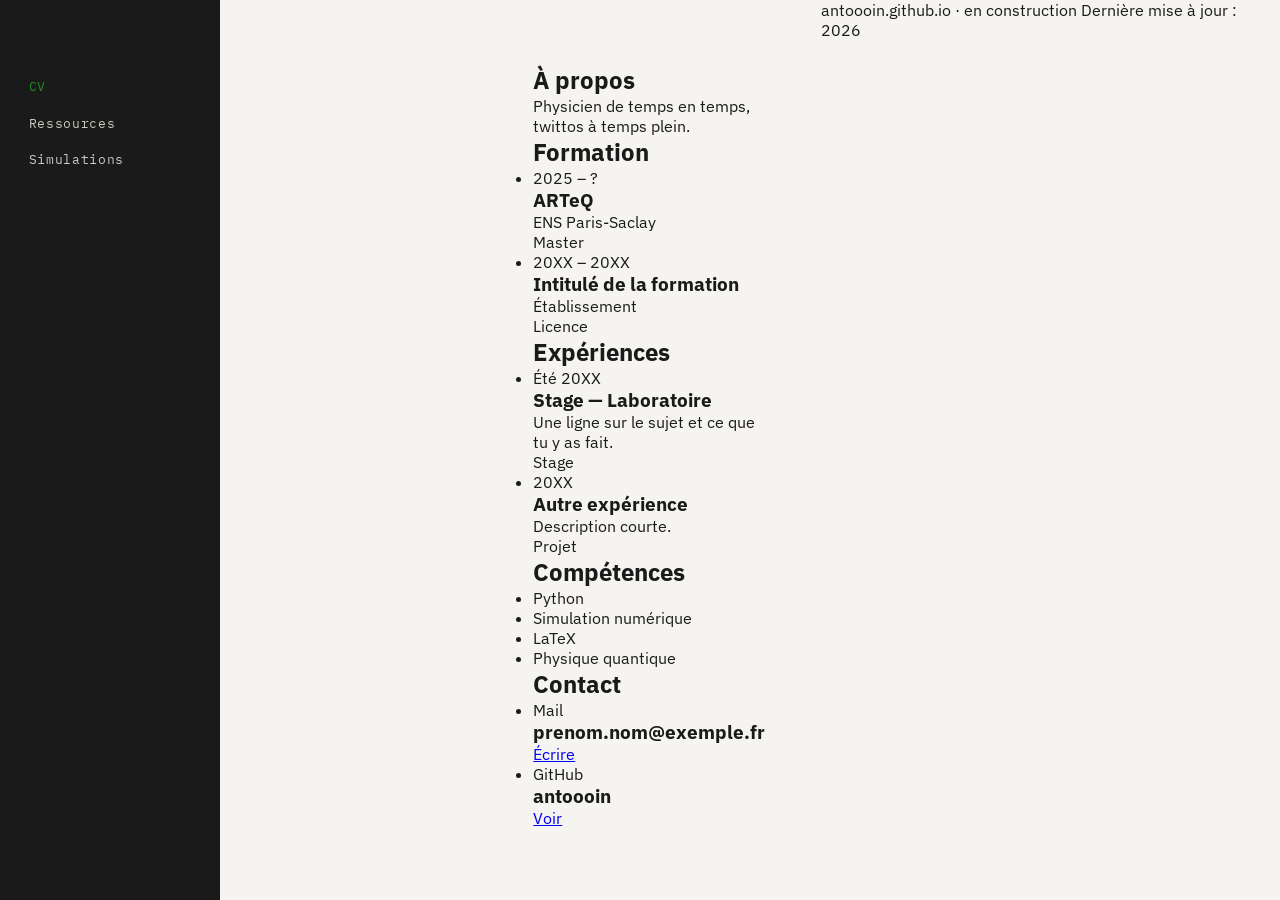
==== index.html @ 25203183 "changement index test" ====
<!DOCTYPE html>
<html lang="fr">
<head>
  <meta charset="UTF-8">
  <meta name="viewport" content="width=device-width, initial-scale=1.0">
  <title>Antoine Pagot</title>
  <link rel="preconnect" href="https://fonts.googleapis.com">
  <link rel="preconnect" href="https://fonts.gstatic.com" crossorigin>
  <link href="https://fonts.googleapis.com/css2?family=Inter:wght@400;500;600;700&display=swap" rel="stylesheet">
  <link rel="stylesheet" href="style.css">
</head>
<body>

  <header class="site-header">
    <div class="header-inner">
      <h1>Antoine Pagot</h1>
      <p class="tagline">Physique · ARTeQ, ENS Paris-Saclay</p>
    </div>
  </header>

  <nav class="site-nav">
    <ul>
      <li><a href="index.html" class="active">CV</a></li>
      <li><a href="ressources.html">Ressources</a></li>
      <li><a href="simulations.html">Simulations</a></li>
    </ul>
  </nav>

  <main>

    <section>
      <h2>À propos</h2>
      <p class="section-intro">
        Physicien de temps en temps, twittos à temps plein.
        <!-- TODO : remplace par 2-3 phrases sur toi -->
      </p>
    </section>

    <section>
      <h2>Formation</h2>
      <ul class="entries">
        <li class="entry">
          <span class="when">2025 – ?</span>
          <div class="what">
            <h3>ARTeQ</h3>
            <p>ENS Paris-Saclay</p>
          </div>
          <span class="tag">Master</span>
        </li>
        <li class="entry">
          <span class="when">20XX – 20XX</span>
          <div class="what">
            <h3>Intitulé de la formation</h3>
            <p>Établissement</p>
          </div>
          <span class="tag">Licence</span>
        </li>
      </ul>
    </section>

    <section>
      <h2>Expériences</h2>
      <ul class="entries">
        <li class="entry">
          <span class="when">Été 20XX</span>
          <div class="what">
            <h3>Stage — Laboratoire</h3>
            <p>Une ligne sur le sujet et ce que tu y as fait.</p>
          </div>
          <span class="tag">Stage</span>
        </li>
        <li class="entry">
          <span class="when">20XX</span>
          <div class="what">
            <h3>Autre expérience</h3>
            <p>Description courte.</p>
          </div>
          <span class="tag">Projet</span>
        </li>
      </ul>
    </section>

    <section>
      <h2>Compétences</h2>
      <ul class="chips">
        <li>Python</li>
        <li>Simulation numérique</li>
        <li>LaTeX</li>
        <li>Physique quantique</li>
        <!-- TODO : ajoute les tiennes -->
      </ul>
    </section>

    <section>
      <h2>Contact</h2>
      <ul class="entries">
        <li class="entry">
          <span class="when">Mail</span>
          <div class="what"><h3>prenom.nom@exemple.fr</h3></div>
          <a class="btn" href="mailto:prenom.nom@exemple.fr">Écrire</a>
        </li>
        <li class="entry">
          <span class="when">GitHub</span>
          <div class="what"><h3>antoooin</h3></div>
          <a class="btn" href="https://github.com/antoooin">Voir</a>
        </li>
      </ul>
    </section>

  </main>

  <footer class="site-footer">
    <span>antoooin.github.io · en construction</span>
    <span>Dernière mise à jour : 2026</span>
  </footer>

</body>
</html>
---- style.css ----
@import url('https://fonts.googleapis.com/css2?family=IBM+Plex+Mono:wght@400;500&family=IBM+Plex+Sans:wght@300;400&display=swap');

:root {
  --bg: #f5f4f0;
  --sidebar-bg: #1a1a1a;
  --sidebar-text: #c8c8c0;
  --sidebar-hover: #ffffff;
  --sidebar-active: hsl(120, 61%, 34%);
  --sidebar-width: 220px;
  --text: #1a1a1a;
  --muted: #888;
  --border: #ddddd8;
  --card-bg: #ffffff;
}

* {
  box-sizing: border-box;
  margin: 0;
  padding: 0;
}

body {
  font-family: 'IBM Plex Sans', sans-serif;
  background: var(--bg);
  color: var(--text);
  display: flex;
  min-height: 100vh;
}

/* ── SIDEBAR ── */
nav {
  width: var(--sidebar-width);
  background: var(--sidebar-bg);
  min-height: 100vh;
  position: fixed;
  top: 0;
  left: 0;
  display: flex;
  flex-direction: column;
  padding: 2.5rem 0;
}

nav .site-title {
  font-family: 'IBM Plex Mono', monospace;
  font-size: 0.85rem;
  color: var(--sidebar-active);
  letter-spacing: 0.08em;
  padding: 0 1.8rem 2.5rem;
  border-bottom: 1px solid #2e2e2e;
}

nav ul {
  list-style: none;
  padding: 1.8rem 0;
  flex: 1;
}

nav ul li a {
  display: block;
  font-family: 'IBM Plex Mono', monospace;
  font-size: 0.8rem;
  color: var(--sidebar-text);
  text-decoration: none;
  padding: 0.6rem 1.8rem;
  letter-spacing: 0.05em;
  transition: color 0.15s, padding-left 0.15s;
}

nav ul li a:hover {
  color: var(--sidebar-hover);
  padding-left: 2.2rem;
}

nav ul li a.active {
  color: var(--sidebar-active);
}

nav .nav-footer {
  font-family: 'IBM Plex Mono', monospace;
  font-size: 0.65rem;
  color: #444;
  padding: 0 1.8rem;
  letter-spacing: 0.05em;
}

/* ── MAIN CONTENT ── */
main {
  margin-left: var(--sidebar-width);
  padding: 4rem 3.5rem;
  flex: 1;
  max-width: 860px;
}

/* ── INDEX CARD ── */
.card {
  background: var(--card-bg);
  border: 1px solid var(--border);
  padding: 2.8rem 3rem;
  max-width: 520px;
}

.card h1 {
  font-family: 'IBM Plex Mono', monospace;
  font-size: 1.3rem;
  font-weight: 500;
  margin-bottom: 1rem;
  letter-spacing: -0.01em;
}

.card p {
  font-size: 0.95rem;
  line-height: 1.7;
  color: #444;
  font-weight: 300;
}

.card .tag {
  display: inline-block;
  margin-top: 1.6rem;
  font-family: 'IBM Plex Mono', monospace;
  font-size: 0.7rem;
  color: var(--muted);
  letter-spacing: 0.08em;
  text-transform: uppercase;
  border-top: 1px solid var(--border);
  padding-top: 1rem;
  width: 100%;
}

/* ── CHATS PAGE ── */
.page-title {
  font-family: 'IBM Plex Mono', monospace;
  font-size: 0.8rem;
  text-transform: uppercase;
  letter-spacing: 0.1em;
  color: var(--muted);
  margin-bottom: 2.5rem;
  padding-bottom: 1rem;
  border-bottom: 1px solid var(--border);
}

.page-subtitle {
  display: block;
  font-size: 0.7rem;
  color: #bbb;
  margin-top: 0.3rem;
  text-transform: none;
  letter-spacing: 0;
}

.photo-grid {
  display: grid;
  grid-template-columns: repeat(auto-fill, minmax(240px, 1fr));
  gap: 1rem;
}

.photo-grid figure {
  background: var(--card-bg);
  border: 1px solid var(--border);
  overflow: hidden;
}

.photo-grid img {
  width: 100%;
  display: block;
  aspect-ratio: 4/3;
  object-fit: cover;
  filter: grayscale(15%);
  transition: filter 0.2s;
}

.photo-grid img:hover {
  filter: grayscale(0%);
}

.photo-grid figcaption {
  font-family: 'IBM Plex Mono', monospace;
  font-size: 0.7rem;
  color: var(--muted);
  padding: 0.6rem 0.8rem;
  letter-spacing: 0.04em;
}

/* ── RECOMMANDATIONS ── */
.reco-list {
  display: flex;
  flex-direction: column;
  gap: 1.2rem;
}

.reco-card {
  display: flex;
  gap: 1.5rem;
  background: var(--card-bg);
  border: 1px solid var(--border);
  padding: 1.2rem;
  align-items: flex-start;
}

.reco-card img {
  width: 100px;
  height: 100px;
  object-fit: cover;
  flex-shrink: 0;
}

.reco-text h2 {
  font-family: 'IBM Plex Mono', monospace;
  font-size: 0.9rem;
  font-weight: 500;
  margin-bottom: 0.3rem;
}

.reco-tag {
  font-family: 'IBM Plex Mono', monospace;
  font-size: 0.65rem;
  color: var(--sidebar-active);
  text-transform: uppercase;
  letter-spacing: 0.08em;
  display: block;
  margin-bottom: 0.5rem;
}

.reco-text p {
  font-size: 0.85rem;
  color: #555;
  line-height: 1.6;
  font-weight: 300;
}

.reco-text h2 a {
  color: inherit;
  text-decoration: none;
  border-bottom: 1px solid var(--border);
  transition: border-color 0.15s;
}

.reco-text h2 a:hover {
  border-bottom-color: var(--text);
}

/* ── MOBILE ── */
@media (max-width: 600px) {
  body {
    flex-direction: column;
  }

  nav {
    position: relative;
    width: 100%;
    min-height: unset;
    padding: 1.2rem 0;
    flex-direction: row;
    align-items: center;
    flex-wrap: wrap;
  }

  nav .site-title {
    padding: 0 1.2rem;
    border-bottom: none;
  }

  nav ul {
    display: flex;
    flex-direction: row;
    flex-wrap: wrap;
    padding: 0.5rem 1rem;
    gap: 0.2rem;
  }

  nav ul li a {
    padding: 0.3rem 0.8rem;
  }

  nav ul li a:hover {
    padding-left: 0.8rem;
  }

  nav .nav-footer {
    display: none;
  }

  main {
    margin-left: 0;
    padding: 2rem 1.5rem;
  }
}
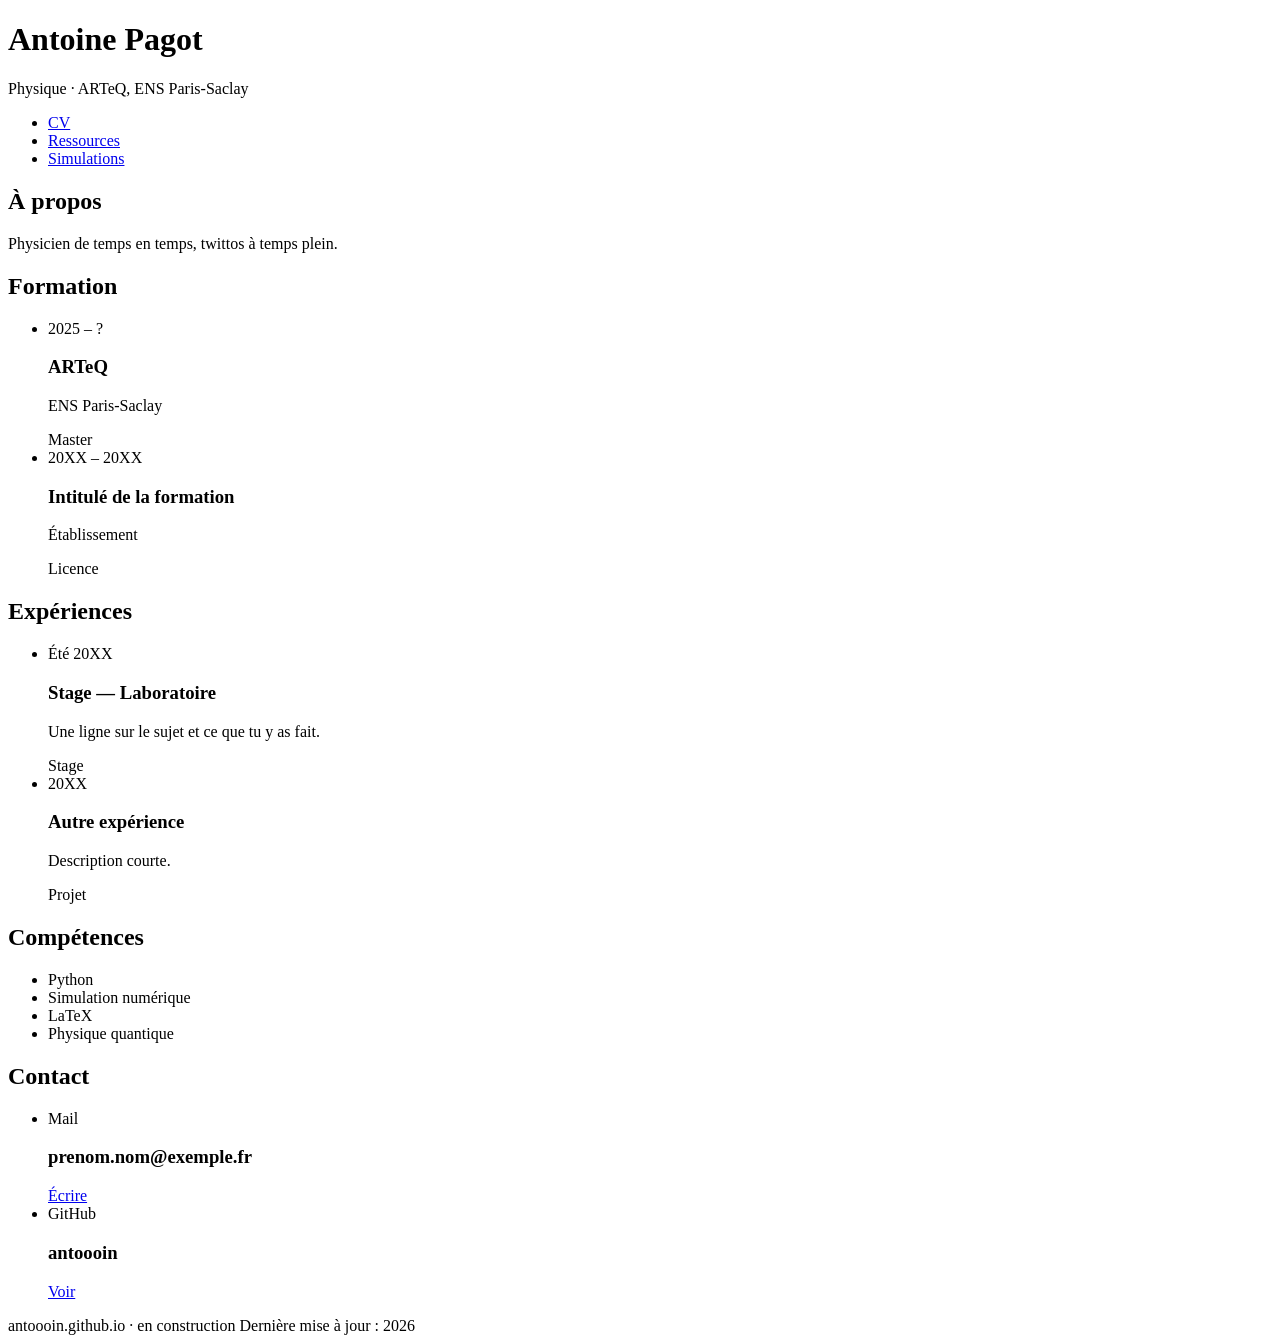
==== commit b7bae6cb: "test changement style" ====
--- a/index.html
+++ b/index.html
@@ -7,7 +7,7 @@
   <link rel="preconnect" href="https://fonts.googleapis.com">
   <link rel="preconnect" href="https://fonts.gstatic.com" crossorigin>
   <link href="https://fonts.googleapis.com/css2?family=Inter:wght@400;500;600;700&display=swap" rel="stylesheet">
-  <link rel="stylesheet" href="style.css">
+  <link rel="stylesheet" href="style (1).css">
 </head>
 <body>
 
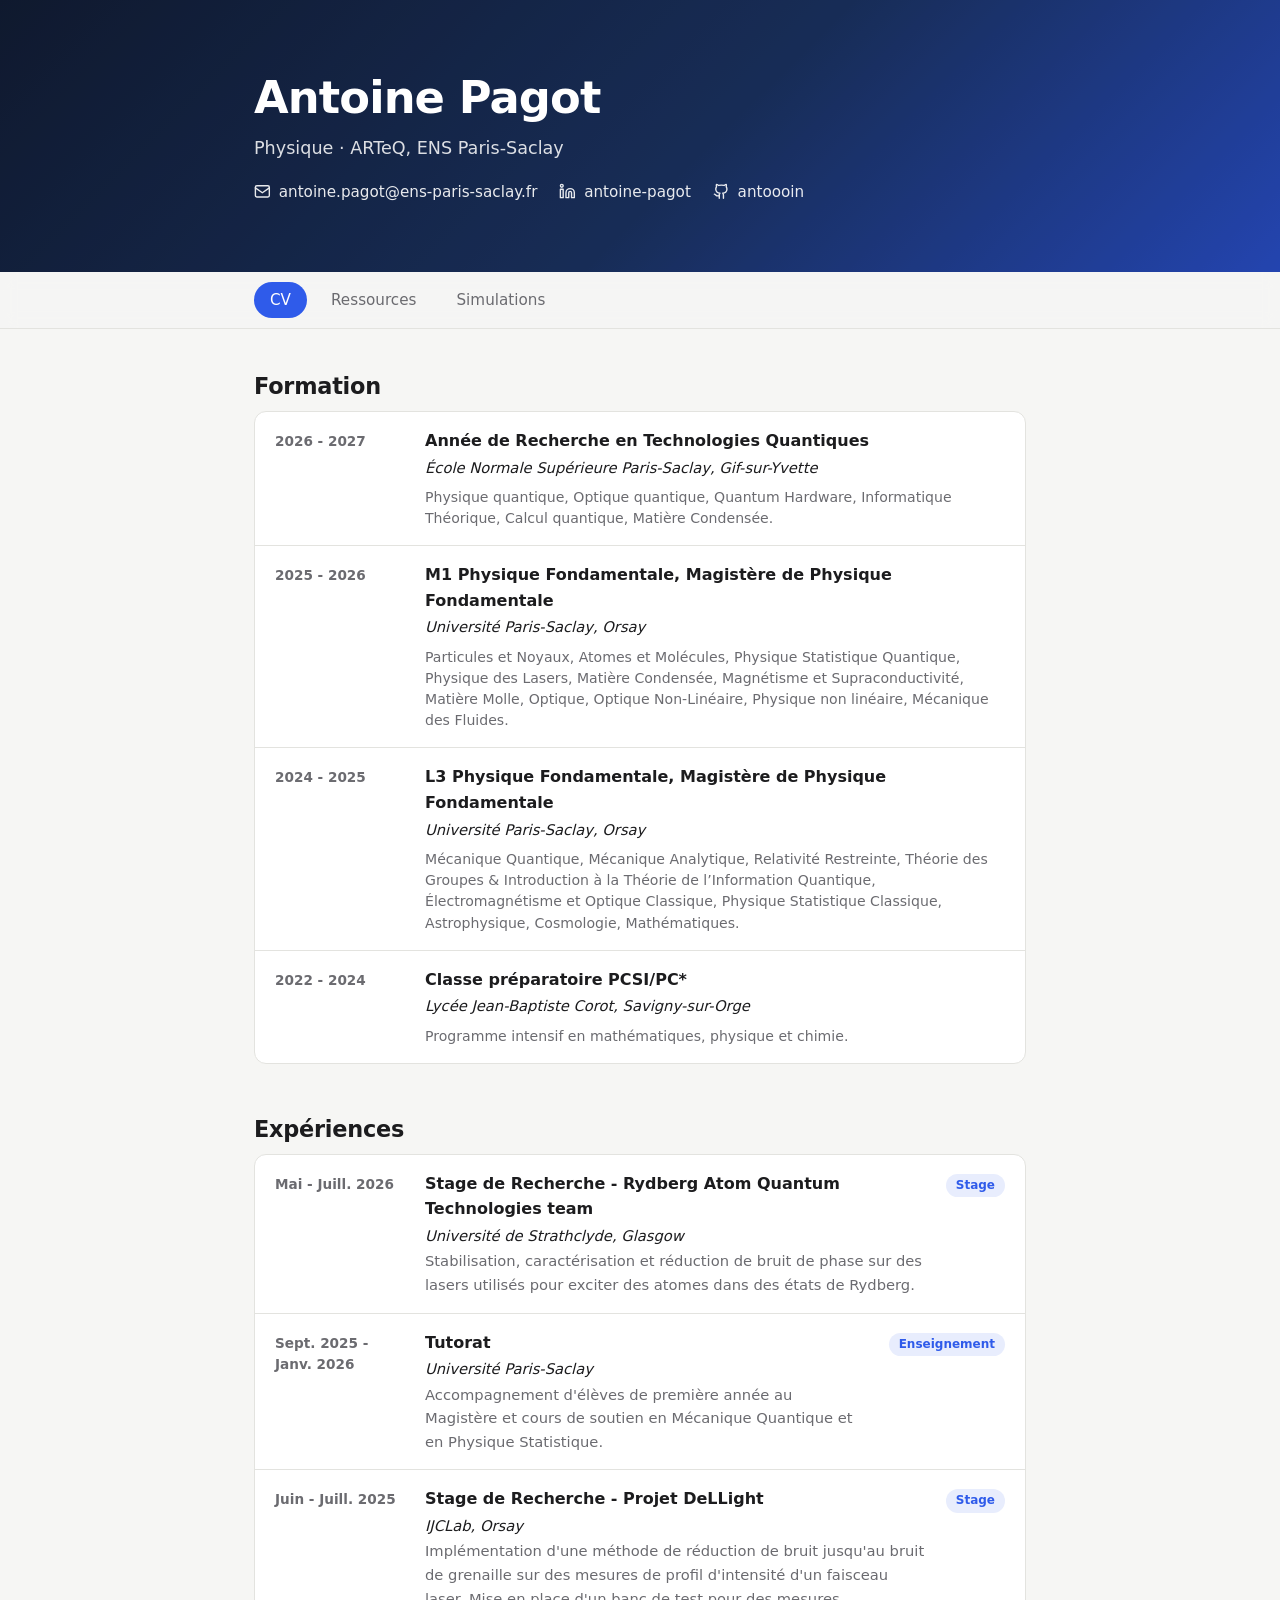
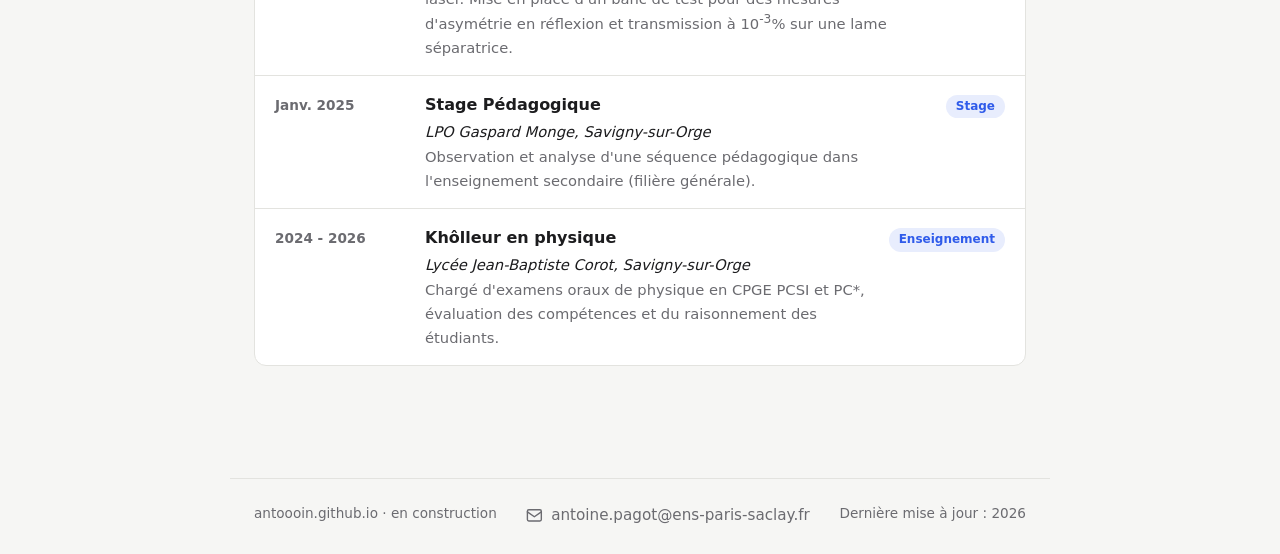
==== commit c05b72db: "tests encore" ====
--- a/index.html
+++ b/index.html
@@ -7,7 +7,7 @@
   <link rel="preconnect" href="https://fonts.googleapis.com">
   <link rel="preconnect" href="https://fonts.gstatic.com" crossorigin>
   <link href="https://fonts.googleapis.com/css2?family=Inter:wght@400;500;600;700&display=swap" rel="stylesheet">
-  <link rel="stylesheet" href="style (1).css">
+  <link rel="stylesheet" href="style.css">
 </head>
 <body>
 
@@ -15,6 +15,26 @@
     <div class="header-inner">
       <h1>Antoine Pagot</h1>
       <p class="tagline">Physique · ARTeQ, ENS Paris-Saclay</p>
+      <ul class="contact-links">
+      <li>
+        <a href="mailto:antoine.pagot@ens-paris-saclay.fr">
+          <svg class="icon" viewBox="0 0 24 24" fill="none" stroke="currentColor" stroke-width="2" stroke-linecap="round" stroke-linejoin="round"><rect x="2" y="4" width="20" height="16" rx="2"/><path d="m22 7-10 7L2 7"/></svg>
+          <span>antoine.pagot@ens-paris-saclay.fr</span>
+        </a>
+      </li>
+      <li>
+        <a href="https://www.linkedin.com/in/antoine-pagot/">
+          <svg class="icon" viewBox="0 0 24 24" fill="none" stroke="currentColor" stroke-width="2" stroke-linecap="round" stroke-linejoin="round"><path d="M16 8a6 6 0 0 1 6 6v7h-4v-7a2 2 0 0 0-2-2 2 2 0 0 0-2 2v7h-4v-7a6 6 0 0 1 6-6z"/><rect width="4" height="12" x="2" y="9"/><circle cx="4" cy="4" r="2"/></svg>
+          <span>antoine-pagot</span>
+        </a>
+      </li>
+      <li>
+        <a href="https://github.com/antoooin">
+          <svg class="icon" viewBox="0 0 24 24" fill="none" stroke="currentColor" stroke-width="2" stroke-linecap="round" stroke-linejoin="round"><path d="M15 22v-4a4.8 4.8 0 0 0-1-3.5c3 0 6-2 6-5.5.08-1.25-.27-2.48-1-3.5.28-1.15.28-2.35 0-3.5 0 0-1 0-3 1.5-2.64-.5-5.36-.5-8 0C6 2 5 2 5 2c-.3 1.15-.3 2.35 0 3.5A5.403 5.403 0 0 0 4 9c0 3.5 3 5.5 6 5.5-.39.49-.68 1.05-.85 1.65-.17.6-.22 1.23-.15 1.85v4"/><path d="M9 18c-4.51 2-5-2-7-2"/></svg>
+          <span>antoooin</span>
+        </a>
+      </li>
+    </ul>
     </div>
   </header>
 
@@ -28,81 +48,96 @@
 
   <main>
 
-    <section>
-      <h2>À propos</h2>
-      <p class="section-intro">
-        Physicien de temps en temps, twittos à temps plein.
-        <!-- TODO : remplace par 2-3 phrases sur toi -->
-      </p>
-    </section>
+  <section>
+    <h2>Formation</h2>
+    <ul class="entries">
 
-    <section>
-      <h2>Formation</h2>
-      <ul class="entries">
-        <li class="entry">
-          <span class="when">2025 – ?</span>
-          <div class="what">
-            <h3>ARTeQ</h3>
-            <p>ENS Paris-Saclay</p>
-          </div>
-          <span class="tag">Master</span>
-        </li>
-        <li class="entry">
-          <span class="when">20XX – 20XX</span>
-          <div class="what">
-            <h3>Intitulé de la formation</h3>
-            <p>Établissement</p>
-          </div>
-          <span class="tag">Licence</span>
-        </li>
-      </ul>
-    </section>
+      <li class="entry">
+        <span class="when">2026 - 2027</span>
+        <div class="what">
+          <h3>Année de Recherche en Technologies Quantiques</h3>
+          <p class="where">École Normale Supérieure Paris-Saclay, Gif-sur-Yvette</p>
+          <p class="desc">Physique quantique, Optique quantique, Quantum Hardware, Informatique Théorique, Calcul quantique, Matière Condensée.</p>
+        </div>
+      </li>
+
+      <li class="entry">
+        <span class="when">2025 - 2026</span>
+        <div class="what">
+          <h3>M1 Physique Fondamentale, Magistère de Physique Fondamentale</h3>
+          <p class="where">Université Paris-Saclay, Orsay</p>
+          <p class="desc">Particules et Noyaux, Atomes et Molécules, Physique Statistique Quantique, Physique des Lasers, Matière Condensée, Magnétisme et Supraconductivité, Matière Molle, Optique, Optique Non-Linéaire, Physique non linéaire, Mécanique des Fluides.</p>
+        </div>
+      </li>
+
+      <li class="entry">
+        <span class="when">2024 - 2025</span>
+        <div class="what">
+          <h3>L3 Physique Fondamentale, Magistère de Physique Fondamentale</h3>
+          <p class="where">Université Paris-Saclay, Orsay</p>
+          <p class="desc">Mécanique Quantique, Mécanique Analytique, Relativité Restreinte, Théorie des Groupes &amp; Introduction à la Théorie de l’Information Quantique, Électromagnétisme et Optique Classique, Physique Statistique Classique, Astrophysique, Cosmologie, Mathématiques.</p>
+        </div>
+      </li>
+
+      <li class="entry">
+        <span class="when">2022 - 2024</span>
+        <div class="what">
+          <h3>Classe préparatoire PCSI/PC*</h3>
+          <p class="where">Lycée Jean-Baptiste Corot, Savigny-sur-Orge</p>
+          <p class="desc">Programme intensif en mathématiques, physique et chimie.</p>
+        </div>
+      </li>
+
+    </ul>
+  </section>
 
     <section>
       <h2>Expériences</h2>
       <ul class="entries">
         <li class="entry">
-          <span class="when">Été 20XX</span>
+          <span class="when">Mai - Juill. 2026</span>
           <div class="what">
-            <h3>Stage — Laboratoire</h3>
-            <p>Une ligne sur le sujet et ce que tu y as fait.</p>
+            <h3>Stage de Recherche - Rydberg Atom Quantum Technologies team</h3>
+            <p class="where">Université de Strathclyde, Glasgow</p>
+            <p>Stabilisation, caractérisation et réduction de bruit de phase sur des lasers utilisés pour exciter des atomes dans des états de Rydberg.</p>
           </div>
           <span class="tag">Stage</span>
         </li>
         <li class="entry">
-          <span class="when">20XX</span>
+          <span class="when">Sept. 2025 - Janv. 2026</span>
           <div class="what">
-            <h3>Autre expérience</h3>
-            <p>Description courte.</p>
+            <h3>Tutorat</h3>
+            <p class="where">Université Paris-Saclay</p>
+            <p>Accompagnement d'élèves de première année au Magistère et cours de soutien en Mécanique Quantique et en Physique Statistique.</p>
           </div>
-          <span class="tag">Projet</span>
-        </li>
-      </ul>
-    </section>
-
-    <section>
-      <h2>Compétences</h2>
-      <ul class="chips">
-        <li>Python</li>
-        <li>Simulation numérique</li>
-        <li>LaTeX</li>
-        <li>Physique quantique</li>
-        <!-- TODO : ajoute les tiennes -->
-      </ul>
-    </section>
-
-    <section>
-      <h2>Contact</h2>
-      <ul class="entries">
-        <li class="entry">
-          <span class="when">Mail</span>
-          <div class="what"><h3>prenom.nom@exemple.fr</h3></div>
-          <a class="btn" href="mailto:prenom.nom@exemple.fr">Écrire</a>
+          <span class="tag">Enseignement</span>
         </li>
         <li class="entry">
-          <span class="when">GitHub</span>
-          <div class="what"><h3>antoooin</h3></div>
-          <a class="btn" href="https://github.com/antoooin">Voir</a>
+          <span class="when">Juin - Juill. 2025</span>
+          <div class="what">
+            <h3>Stage de Recherche - Projet DeLLight</h3>
+            <p class="where">IJCLab, Orsay</p>
+            <p>Implémentation d'une méthode de réduction de bruit jusqu'au bruit de grenaille sur des mesures de profil d'intensité d'un faisceau laser. Mise en place d'un banc de test pour des mesures d'asymétrie en réflexion et transmission à 10<sup>-3</sup>% sur une lame séparatrice.</p>
+          </div>
+          <span class="tag">Stage</span>
+        </li>
+        <li class="entry">
+          <span class="when">Janv. 2025</span>
+          <div class="what">
+            <h3>Stage Pédagogique</h3>
+            <p class="where">LPO Gaspard Monge, Savigny-sur-Orge</p>
+            <p>Observation et analyse d'une séquence pédagogique dans l'enseignement secondaire (filière générale).</p>
+          </div>
+          <span class="tag">Stage</span>
+        </li>
+        <li class="entry">
+          <span class="when">2024 - 2026</span>
+          <div class="what">
+            <h3>Khôlleur en physique</h3>
+            <p class="where">Lycée Jean-Baptiste Corot, Savigny-sur-Orge</p>
+            <p>Chargé d'examens oraux de physique en CPGE PCSI et PC*, évaluation des compétences et du raisonnement des étudiants.</p>
+          </div>
+          <span class="tag">Enseignement</span>
         </li>
       </ul>
     </section>
@@ -111,6 +146,14 @@
 
   <footer class="site-footer">
     <span>antoooin.github.io · en construction</span>
+    <ul class="contact-links">
+      <li>
+        <a href="mailto:antoine.pagot@ens-paris-saclay.fr">
+          <svg class="icon" viewBox="0 0 24 24" fill="none" stroke="currentColor" stroke-width="2" stroke-linecap="round" stroke-linejoin="round"><rect x="2" y="4" width="20" height="16" rx="2"/><path d="m22 7-10 7L2 7"/></svg>
+          <span>antoine.pagot@ens-paris-saclay.fr</span>
+        </a>
+      </li>
+    </ul>
     <span>Dernière mise à jour : 2026</span>
   </footer>
 
--- a/style.css
+++ b/style.css
@@ -0,0 +1,302 @@
+/* ============ Variables ============ */
+:root {
+  --bg: #f6f6f4;
+  --surface: #ffffff;
+  --text: #1c1c1e;
+  --muted: #6b6b70;
+  --border: #e3e3df;
+  --accent: #2f5bea;
+  --accent-soft: #e8edfd;
+
+  /* Fond du header : remplace par une image quand tu l'auras, par ex.
+     --header-bg: url("images/header.jpg") center / cover no-repeat; */
+  --header-bg: linear-gradient(135deg, #14213d 0%, #1f3b73 55%, #2f5bea 100%);
+
+  --radius: 12px;
+  --content-width: 820px;
+  --font: "Inter", system-ui, -apple-system, "Segoe UI", Roboto, sans-serif;
+}
+
+/* ============ Base ============ */
+*, *::before, *::after { box-sizing: border-box; }
+
+html { scroll-behavior: smooth; }
+
+body {
+  margin: 0;
+  font-family: var(--font);
+  font-size: 16px;
+  line-height: 1.6;
+  color: var(--text);
+  background: var(--bg);
+  -webkit-font-smoothing: antialiased;
+}
+
+a { color: var(--accent); text-decoration: none; }
+a:hover { text-decoration: underline; }
+
+/* ============ Header ============ */
+.site-header {
+  background: var(--header-bg);
+  color: #fff;
+  position: relative;
+}
+
+/* voile pour garder le texte lisible sur n'importe quelle image */
+.site-header::before {
+  content: "";
+  position: absolute;
+  inset: 0;
+  background: rgba(0, 0, 0, 0.25);
+}
+
+.header-inner {
+  position: relative;
+  max-width: var(--content-width);
+  margin: 0 auto;
+  padding: 72px 24px 64px;
+}
+
+.header-inner h1 {
+  margin: 0;
+  font-size: clamp(2rem, 5vw, 2.8rem);
+  font-weight: 700;
+  letter-spacing: -0.02em;
+  line-height: 1.15;
+}
+
+.header-inner .tagline {
+  margin: 10px 0 0;
+  font-size: 1.1rem;
+  font-weight: 400;
+  opacity: 0.85;
+}
+
+/* ============ Navigation ============ */
+.site-nav {
+  position: sticky;
+  top: 0;
+  z-index: 10;
+  background: rgba(246, 246, 244, 0.9);
+  backdrop-filter: blur(8px);
+  border-bottom: 1px solid var(--border);
+}
+
+.site-nav ul {
+  list-style: none;
+  max-width: var(--content-width);
+  margin: 0 auto;
+  padding: 10px 24px;
+  display: flex;
+  gap: 8px;
+  flex-wrap: wrap;
+}
+
+.site-nav a {
+  display: inline-block;
+  padding: 6px 16px;
+  border-radius: 999px;
+  font-size: 0.95rem;
+  font-weight: 500;
+  color: var(--muted);
+  transition: background 0.15s, color 0.15s;
+}
+
+.site-nav a:hover {
+  background: var(--accent-soft);
+  color: var(--accent);
+  text-decoration: none;
+}
+
+.site-nav a.active {
+  background: var(--accent);
+  color: #fff;
+}
+
+/* ============ Contenu ============ */
+main {
+  max-width: var(--content-width);
+  margin: 0 auto;
+  padding: 40px 24px 64px;
+}
+
+section { margin-bottom: 48px; }
+
+section > h2 {
+  margin: 0 0 6px;
+  font-size: 1.4rem;
+  font-weight: 650;
+  letter-spacing: -0.01em;
+}
+
+section > .section-intro {
+  margin: 0 0 18px;
+  color: var(--muted);
+}
+
+/* Liste de lignes (CV, ressources, simulations) */
+.entries {
+  list-style: none;
+  margin: 0;
+  padding: 0;
+  background: var(--surface);
+  border: 1px solid var(--border);
+  border-radius: var(--radius);
+  overflow: hidden;
+}
+
+.entry {
+  display: grid;
+  grid-template-columns: 130px 1fr auto;
+  gap: 8px 20px;
+  align-items: baseline;
+  padding: 16px 20px;
+  border-bottom: 1px solid var(--border);
+}
+
+.entry:last-child { border-bottom: none; }
+
+.entry .when {
+  font-size: 0.85rem;
+  font-weight: 600;
+  color: var(--muted);
+  font-variant-numeric: tabular-nums;
+}
+
+.entry .what h3 {
+  margin: 0;
+  font-size: 1rem;
+  font-weight: 600;
+}
+
+.entry .what p {
+  margin: 2px 0 0;
+  font-size: 0.92rem;
+  color: var(--muted);
+}
+
+.entry .what .where {
+  margin: 2px 0 0;
+  font-size: 0.92rem;
+  font-style: italic;
+  color: var(--text);
+}
+
+.entry .what .desc {
+  margin: 8px 0 0;
+  font-size: 0.88rem;
+  line-height: 1.5;
+  color: var(--muted);
+}
+
+/* entrées sans tag ni bouton : pas de 3e colonne vide */
+.entry:not(:has(.tag, .btn)) {
+  grid-template-columns: 130px 1fr;
+}
+
+.tag {
+  display: inline-block;
+  padding: 2px 10px;
+  border-radius: 999px;
+  background: var(--accent-soft);
+  color: var(--accent);
+  font-size: 0.75rem;
+  font-weight: 600;
+  white-space: nowrap;
+}
+
+.btn {
+  display: inline-block;
+  padding: 4px 14px;
+  border: 1px solid var(--border);
+  border-radius: 8px;
+  font-size: 0.85rem;
+  font-weight: 500;
+  color: var(--text);
+  background: var(--surface);
+  transition: border-color 0.15s, color 0.15s;
+}
+
+.btn:hover {
+  border-color: var(--accent);
+  color: var(--accent);
+  text-decoration: none;
+}
+
+/* Compétences */
+.chips {
+  display: flex;
+  flex-wrap: wrap;
+  gap: 8px;
+  list-style: none;
+  margin: 0;
+  padding: 0;
+}
+
+.chips li {
+  padding: 6px 14px;
+  background: var(--surface);
+  border: 1px solid var(--border);
+  border-radius: 999px;
+  font-size: 0.9rem;
+}
+
+/* ============ Liens de contact (icône + texte) ============ */
+.contact-links {
+  list-style: none;
+  margin: 0;
+  padding: 0;
+  display: flex;
+  flex-wrap: wrap;
+  gap: 6px 22px;
+}
+
+.contact-links a {
+  display: inline-flex;
+  align-items: center;
+  gap: 8px;
+  font-size: 0.95rem;
+  color: inherit;
+}
+
+.contact-links a:hover { text-decoration: underline; }
+
+.contact-links .icon {
+  width: 1.1em;
+  height: 1.1em;
+  flex-shrink: 0;
+}
+
+/* dans le header : un peu d'air et un blanc légèrement atténué */
+.header-inner .contact-links {
+  margin-top: 18px;
+  opacity: 0.9;
+}
+
+/* dans le footer : ton gris, accent au survol */
+.site-footer .contact-links a { color: var(--muted); }
+.site-footer .contact-links a:hover { color: var(--accent); text-decoration: none; }
+
+
+
+/* ============ Footer ============ */
+.site-footer {
+  max-width: var(--content-width);
+  margin: 0 auto;
+  padding: 24px;
+  border-top: 1px solid var(--border);
+  font-size: 0.85rem;
+  color: var(--muted);
+  display: flex;
+  justify-content: space-between;
+  flex-wrap: wrap;
+  gap: 8px;
+}
+
+/* ============ Mobile ============ */
+@media (max-width: 640px) {
+  .header-inner { padding: 48px 20px 40px; }
+  main { padding: 28px 20px 48px; }
+  .entry { grid-template-columns: 1fr; gap: 4px; }
+  .entry .tag, .entry .btn { justify-self: start; }
+}
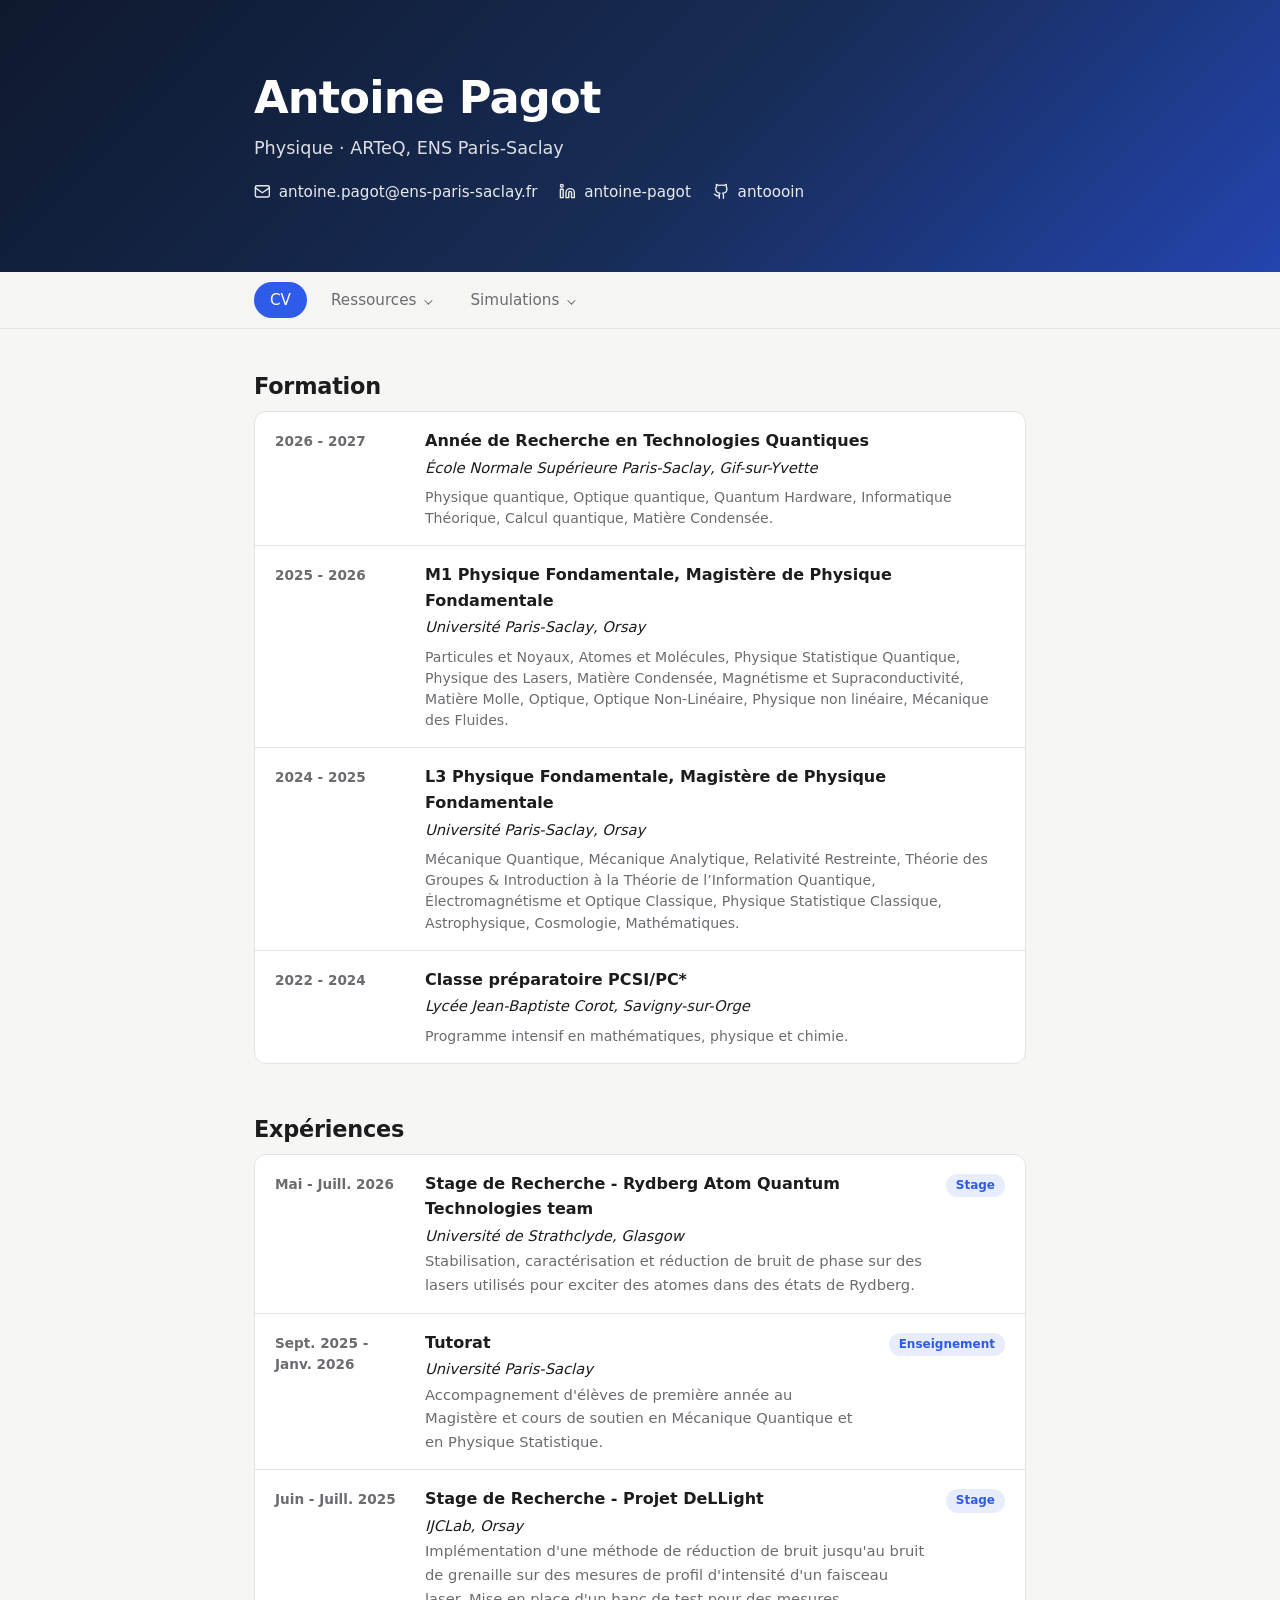
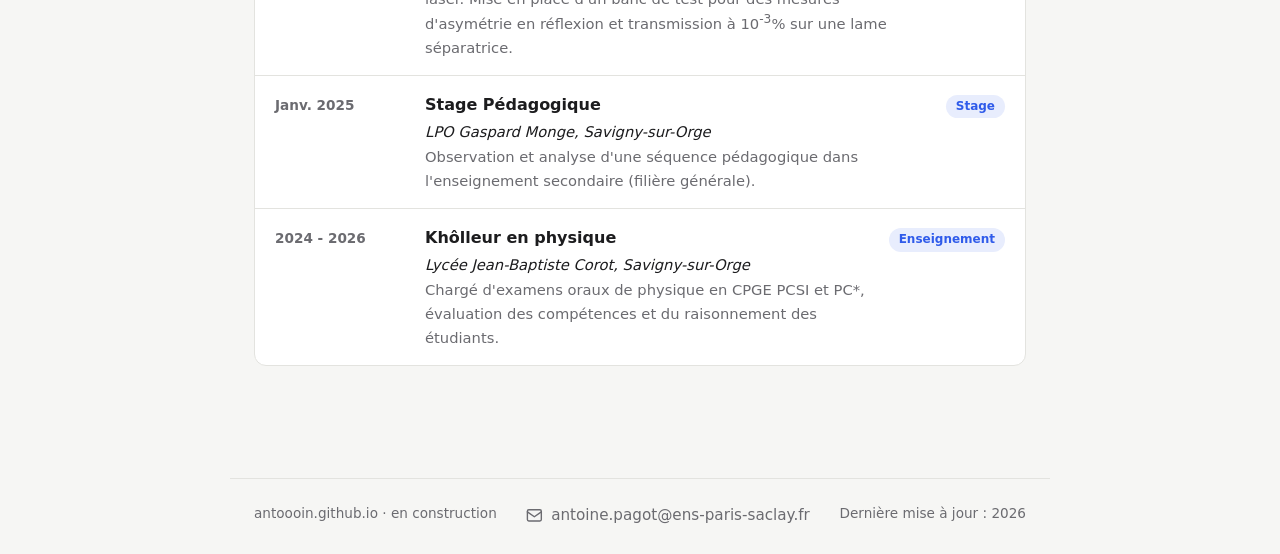
==== commit 8ee944f2: "remove projets autres, modif page particules" ====
--- a/index.html
+++ b/index.html
@@ -9,6 +9,17 @@
   <link href="https://fonts.googleapis.com/css2?family=Inter:wght@400;500;600;700&display=swap" rel="stylesheet">
   <link rel="stylesheet" href="style.css">
 </head>
+
+<script>
+  document.querySelectorAll('.dropdown').forEach(dd => {
+    const btn = dd.querySelector('.dropdown-toggle');
+    const set = open => { dd.classList.toggle('open', open); btn.setAttribute('aria-expanded', open); };
+    btn.addEventListener('click', () => set(!dd.classList.contains('open')));
+    dd.addEventListener('mouseleave', () => set(false));
+    document.addEventListener('click', e => { if (!dd.contains(e.target)) set(false); });
+  });
+</script>
+
 <body>
 
   <header class="site-header">
@@ -41,8 +52,18 @@
   <nav class="site-nav">
     <ul>
       <li><a href="index.html" class="active">CV</a></li>
-      <li><a href="ressources.html">Ressources</a></li>
-      <li><a href="simulations.html">Simulations</a></li>
+      <li class="dropdown">
+        <button class="dropdown-toggle" aria-haspopup="true" aria-expanded="false">Ressources</button>
+        <ul class="dropdown-menu">
+          <li>En construction</li>
+        </ul>
+      </li>
+      <li class="dropdown">
+        <button class="dropdown-toggle" aria-haspopup="true" aria-expanded="false">Simulations</button>
+        <ul class="dropdown-menu">
+          <li><a href="simulations/particules/particules.html">Particules (en travaux)</a></li>
+        </ul>
+      </li>
     </ul>
   </nav>
 
--- a/style.css
+++ b/style.css
@@ -300,3 +300,89 @@
   .entry { grid-template-columns: 1fr; gap: 4px; }
   .entry .tag, .entry .btn { justify-self: start; }
 }
+
+
+/* ============ Menu déroulant (nav) ============ */
+.site-nav .dropdown { position: relative; }
+
+.dropdown-toggle {
+  font: inherit;
+  font-size: 0.95rem;
+  font-weight: 500;
+  color: var(--muted);
+  background: none;
+  border: 0;
+  padding: 6px 16px;
+  border-radius: 999px;
+  cursor: pointer;
+  transition: background 0.15s, color 0.15s;
+}
+
+/* petit chevron */
+.dropdown-toggle::after {
+  content: "";
+  display: inline-block;
+  width: 6px;
+  height: 6px;
+  margin-left: 8px;
+  border-right: 1.5px solid currentColor;
+  border-bottom: 1.5px solid currentColor;
+  transform: rotate(45deg) translateY(-2px);
+}
+
+.site-nav .dropdown:hover .dropdown-toggle,
+.site-nav .dropdown:focus-within .dropdown-toggle,
+.site-nav .dropdown.open .dropdown-toggle {
+  background: var(--accent-soft);
+  color: var(--accent);
+}
+
+.site-nav .dropdown .dropdown-toggle.active {
+  background: var(--accent);
+  color: #fff;
+}
+
+/* le menu (fermé par défaut) */
+.site-nav .dropdown-menu {
+  display: none;
+  position: absolute;
+  top: 100%;
+  left: 0;
+  flex-direction: column;
+  gap: 2px;
+  min-width: 220px;
+  max-width: none;
+  margin: 8px 0 0;
+  padding: 6px;
+  background: var(--surface);
+  border: 1px solid var(--border);
+  border-radius: var(--radius);
+  box-shadow: 0 8px 24px rgba(0, 0, 0, 0.08);
+}
+
+/* pont invisible : évite que le menu se ferme en traversant l'espace sous le bouton */
+.site-nav .dropdown-menu::before {
+  content: "";
+  position: absolute;
+  left: 0;
+  right: 0;
+  top: -8px;
+  height: 8px;
+}
+
+.site-nav .dropdown:hover .dropdown-menu,
+.site-nav .dropdown:focus-within .dropdown-menu,
+.site-nav .dropdown.open .dropdown-menu {
+  display: flex;
+}
+
+.site-nav .dropdown-menu a {
+  display: block;
+  padding: 8px 12px;
+  border-radius: 8px;
+}
+
+/* sur petit écran, le menu s'ouvre vers la gauche pour ne pas déborder */
+@media (max-width: 640px) {
+  .site-nav .dropdown-menu { left: auto; right: 0; }
+}
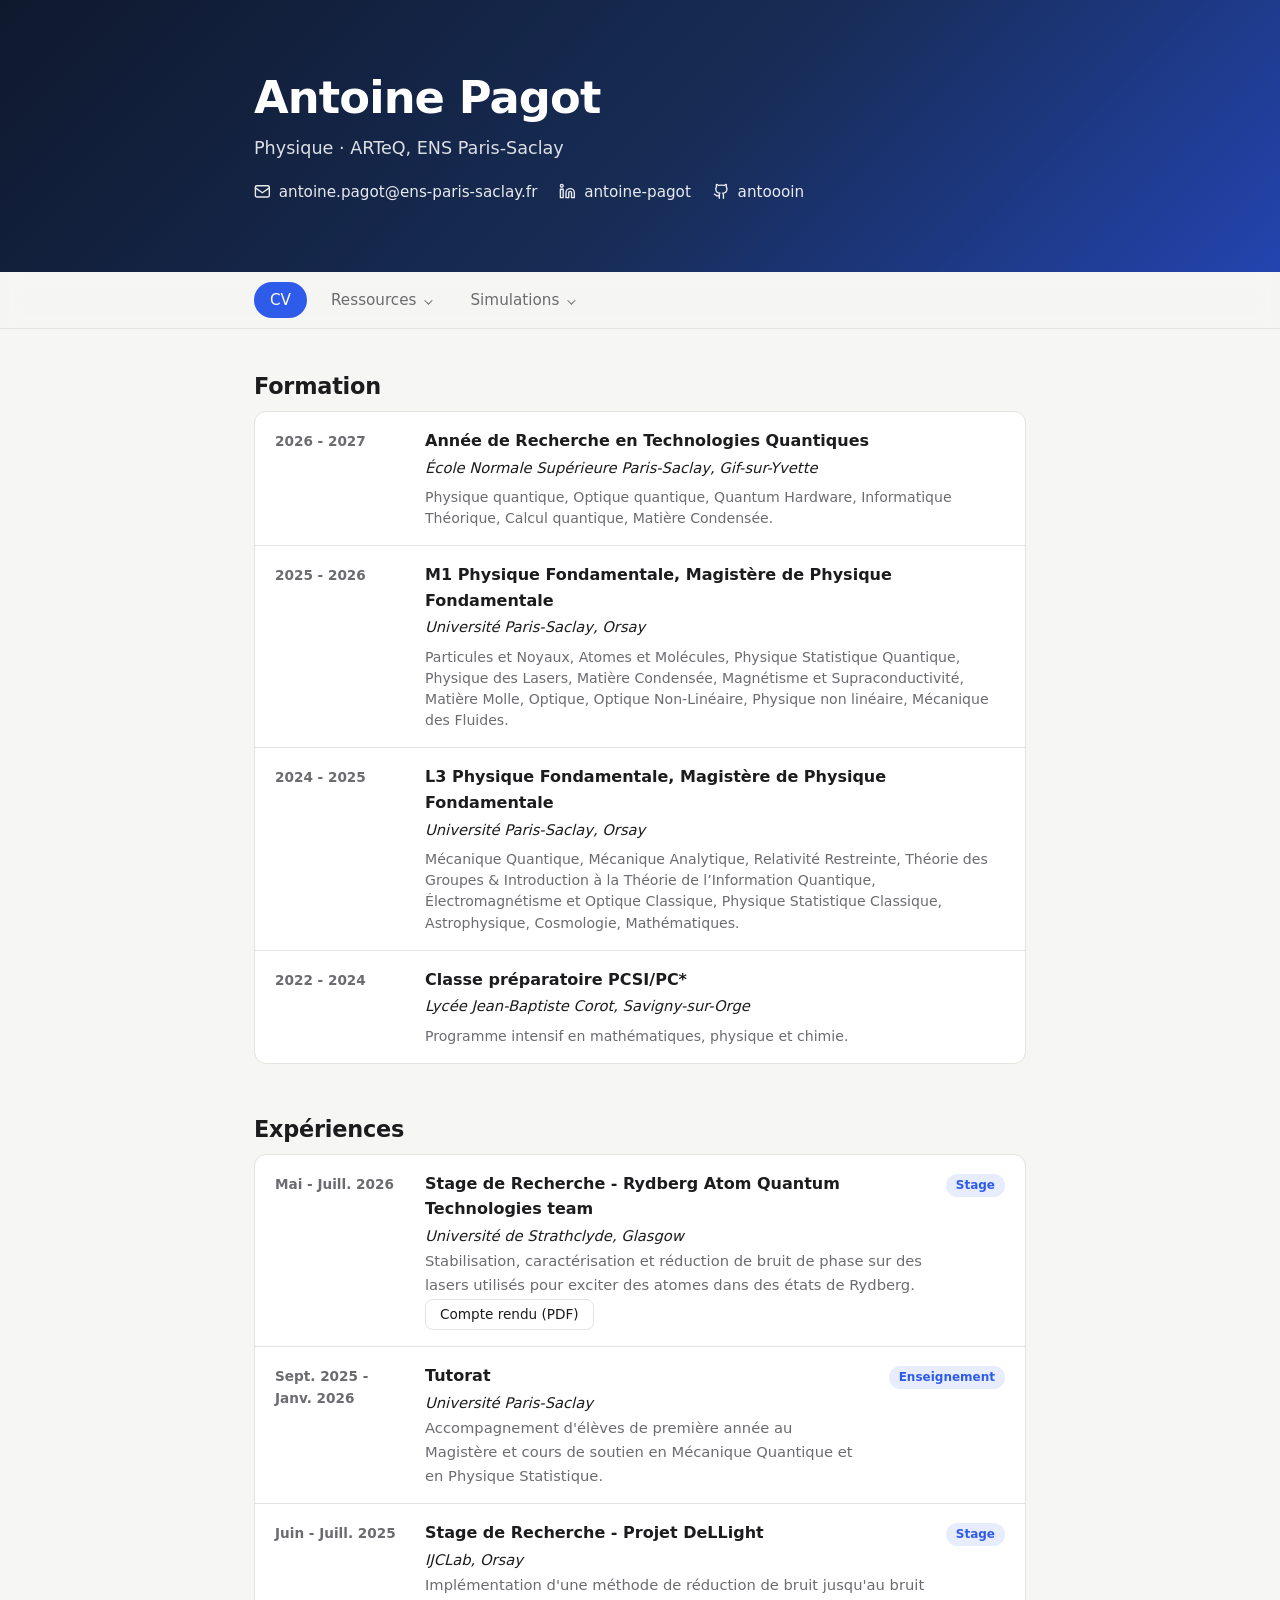
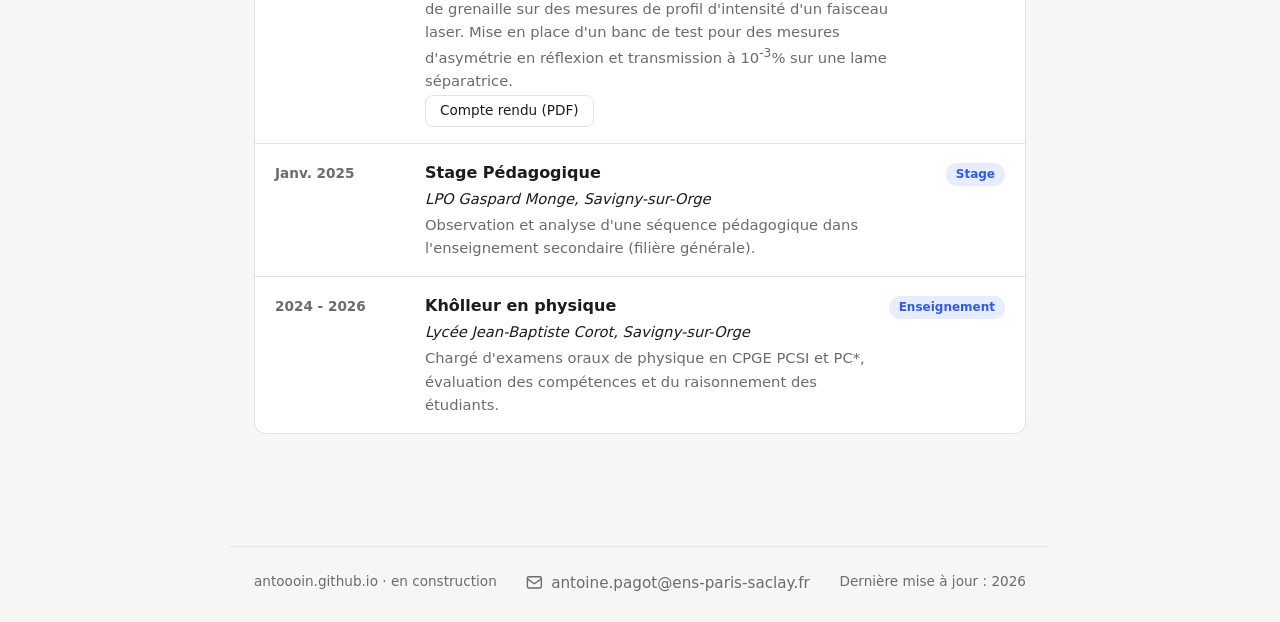
==== commit d2aa3072: "ajout rapports stage" ====
--- a/index.html
+++ b/index.html
@@ -55,13 +55,13 @@
       <li class="dropdown">
         <button class="dropdown-toggle" aria-haspopup="true" aria-expanded="false">Ressources</button>
         <ul class="dropdown-menu">
-          <li>En construction</li>
+          <li><a>En construction</a></li>
         </ul>
       </li>
       <li class="dropdown">
         <button class="dropdown-toggle" aria-haspopup="true" aria-expanded="false">Simulations</button>
         <ul class="dropdown-menu">
-          <li><a href="simulations/particules/particules.html">Particules (en travaux)</a></li>
+          <li><a href="simulations/particules/particules.html">Particules</a></li>
         </ul>
       </li>
     </ul>
@@ -121,6 +121,7 @@
             <h3>Stage de Recherche - Rydberg Atom Quantum Technologies team</h3>
             <p class="where">Université de Strathclyde, Glasgow</p>
             <p>Stabilisation, caractérisation et réduction de bruit de phase sur des lasers utilisés pour exciter des atomes dans des états de Rydberg.</p>
+            <p><a class="btn" href="ressources/internship_reports/report_M1.pdf" target="_blank" rel="noopener">Compte rendu (PDF)</a></p>
           </div>
           <span class="tag">Stage</span>
         </li>
@@ -139,6 +140,7 @@
             <h3>Stage de Recherche - Projet DeLLight</h3>
             <p class="where">IJCLab, Orsay</p>
             <p>Implémentation d'une méthode de réduction de bruit jusqu'au bruit de grenaille sur des mesures de profil d'intensité d'un faisceau laser. Mise en place d'un banc de test pour des mesures d'asymétrie en réflexion et transmission à 10<sup>-3</sup>% sur une lame séparatrice.</p>
+            <p><a class="btn" href="ressources/internship_reports/report_L3.pdf" target="_blank" rel="noopener">Compte rendu (PDF)</a></p>
           </div>
           <span class="tag">Stage</span>
         </li>
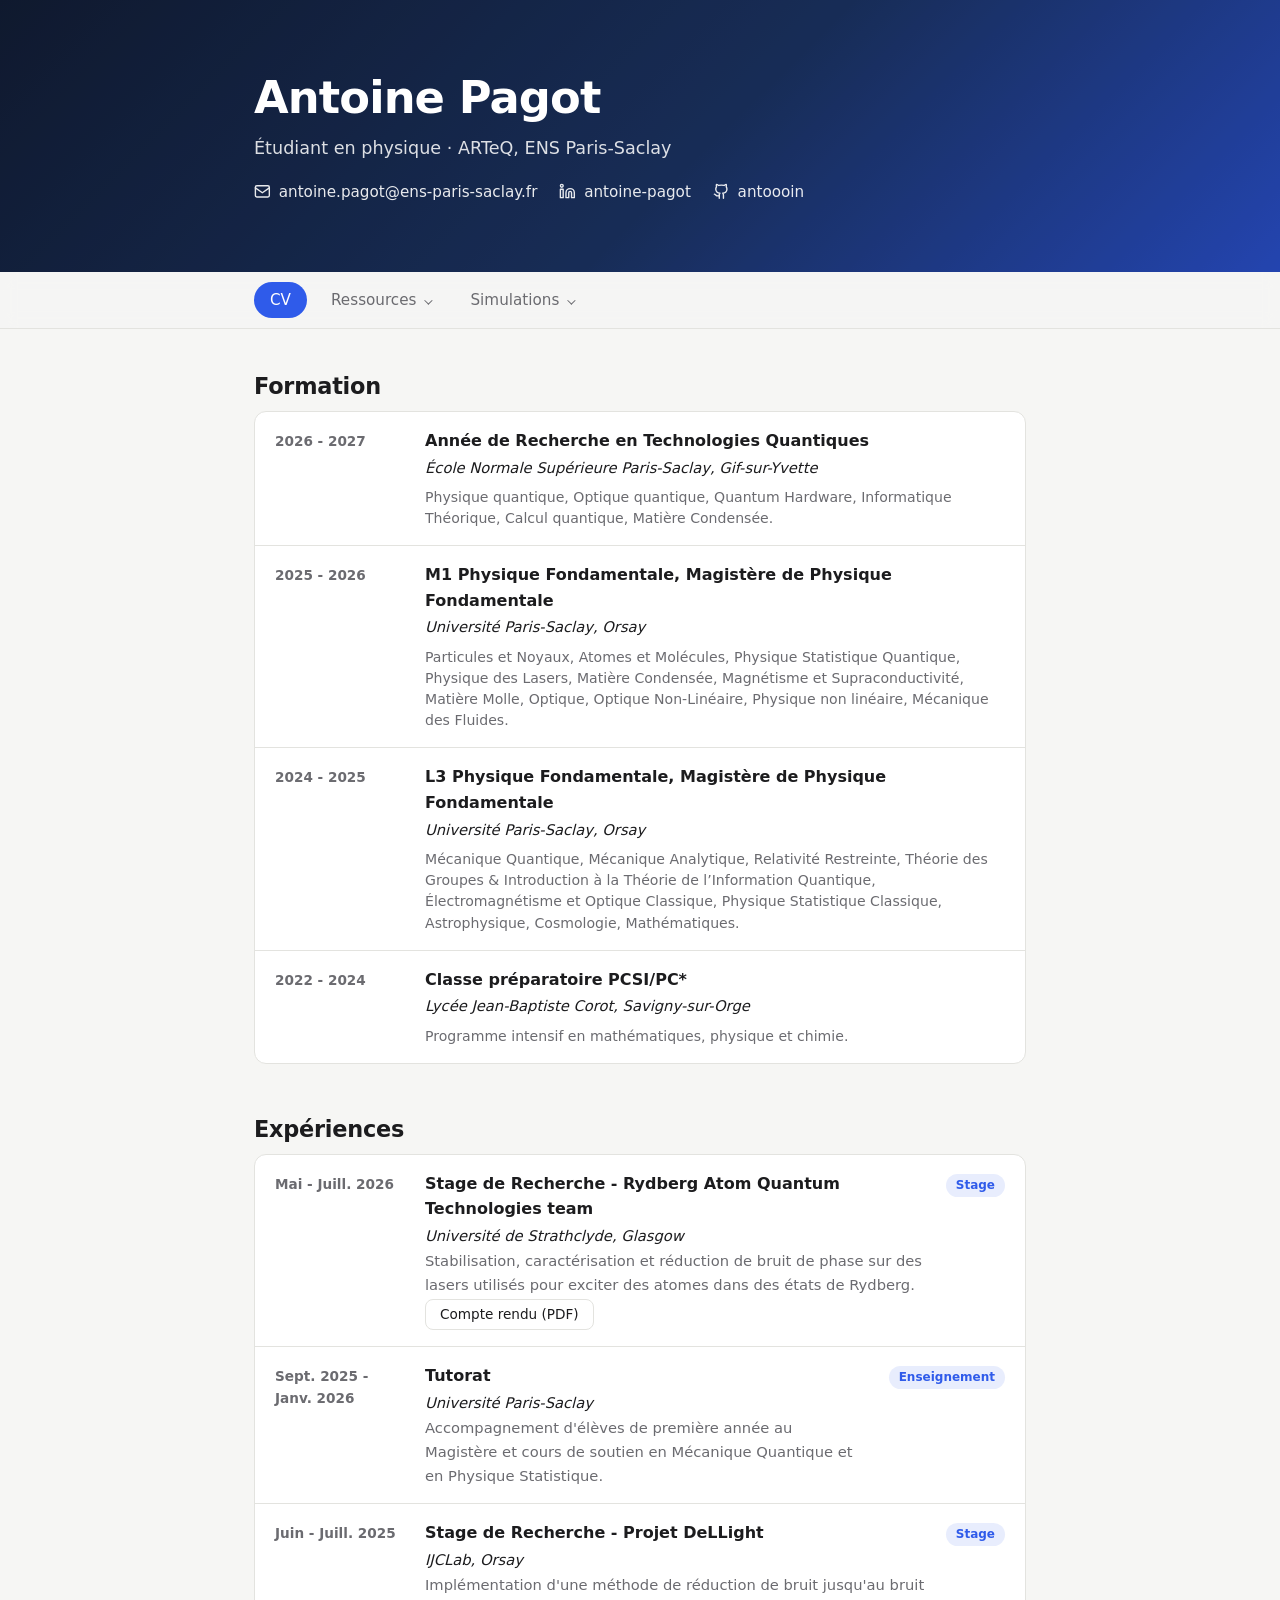
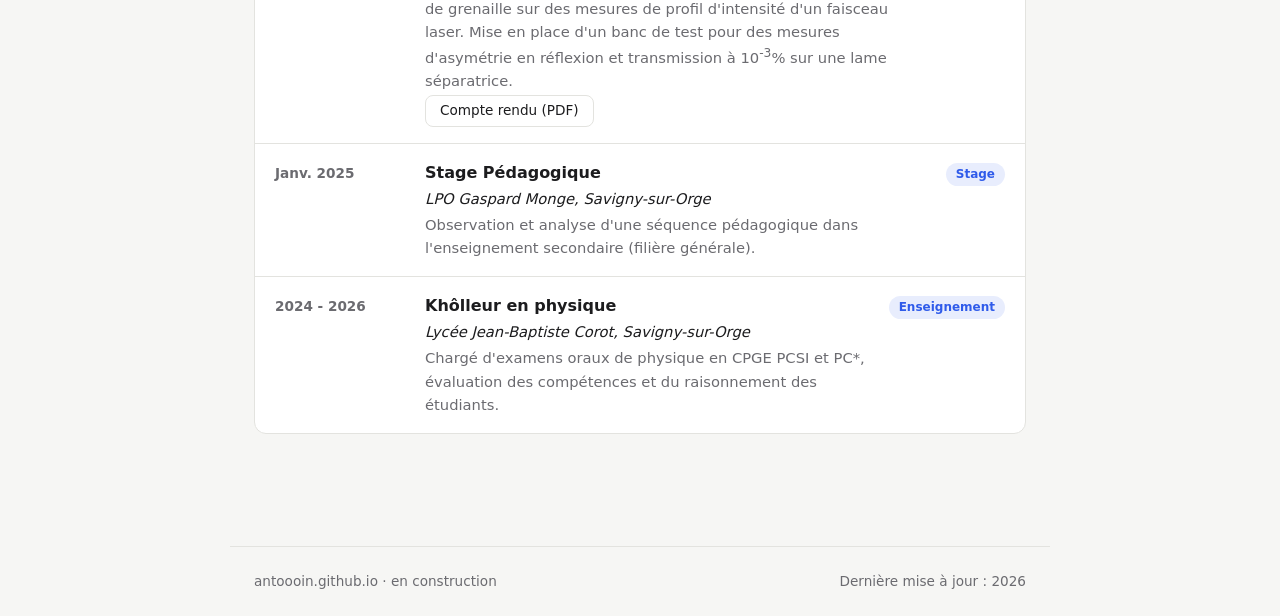
==== commit 72227b67: "remove contact link du footer" ====
--- a/index.html
+++ b/index.html
@@ -25,7 +25,7 @@
   <header class="site-header">
     <div class="header-inner">
       <h1>Antoine Pagot</h1>
-      <p class="tagline">Physique · ARTeQ, ENS Paris-Saclay</p>
+      <p class="tagline">Étudiant en physique · ARTeQ, ENS Paris-Saclay</p>
       <ul class="contact-links">
       <li>
         <a href="mailto:antoine.pagot@ens-paris-saclay.fr">
@@ -62,6 +62,7 @@
         <button class="dropdown-toggle" aria-haspopup="true" aria-expanded="false">Simulations</button>
         <ul class="dropdown-menu">
           <li><a href="simulations/particules/particules.html">Particules</a></li>
+          <li><a>En construction</a></li>
         </ul>
       </li>
     </ul>
@@ -169,14 +170,6 @@
 
   <footer class="site-footer">
     <span>antoooin.github.io · en construction</span>
-    <ul class="contact-links">
-      <li>
-        <a href="mailto:antoine.pagot@ens-paris-saclay.fr">
-          <svg class="icon" viewBox="0 0 24 24" fill="none" stroke="currentColor" stroke-width="2" stroke-linecap="round" stroke-linejoin="round"><rect x="2" y="4" width="20" height="16" rx="2"/><path d="m22 7-10 7L2 7"/></svg>
-          <span>antoine.pagot@ens-paris-saclay.fr</span>
-        </a>
-      </li>
-    </ul>
     <span>Dernière mise à jour : 2026</span>
   </footer>
 
